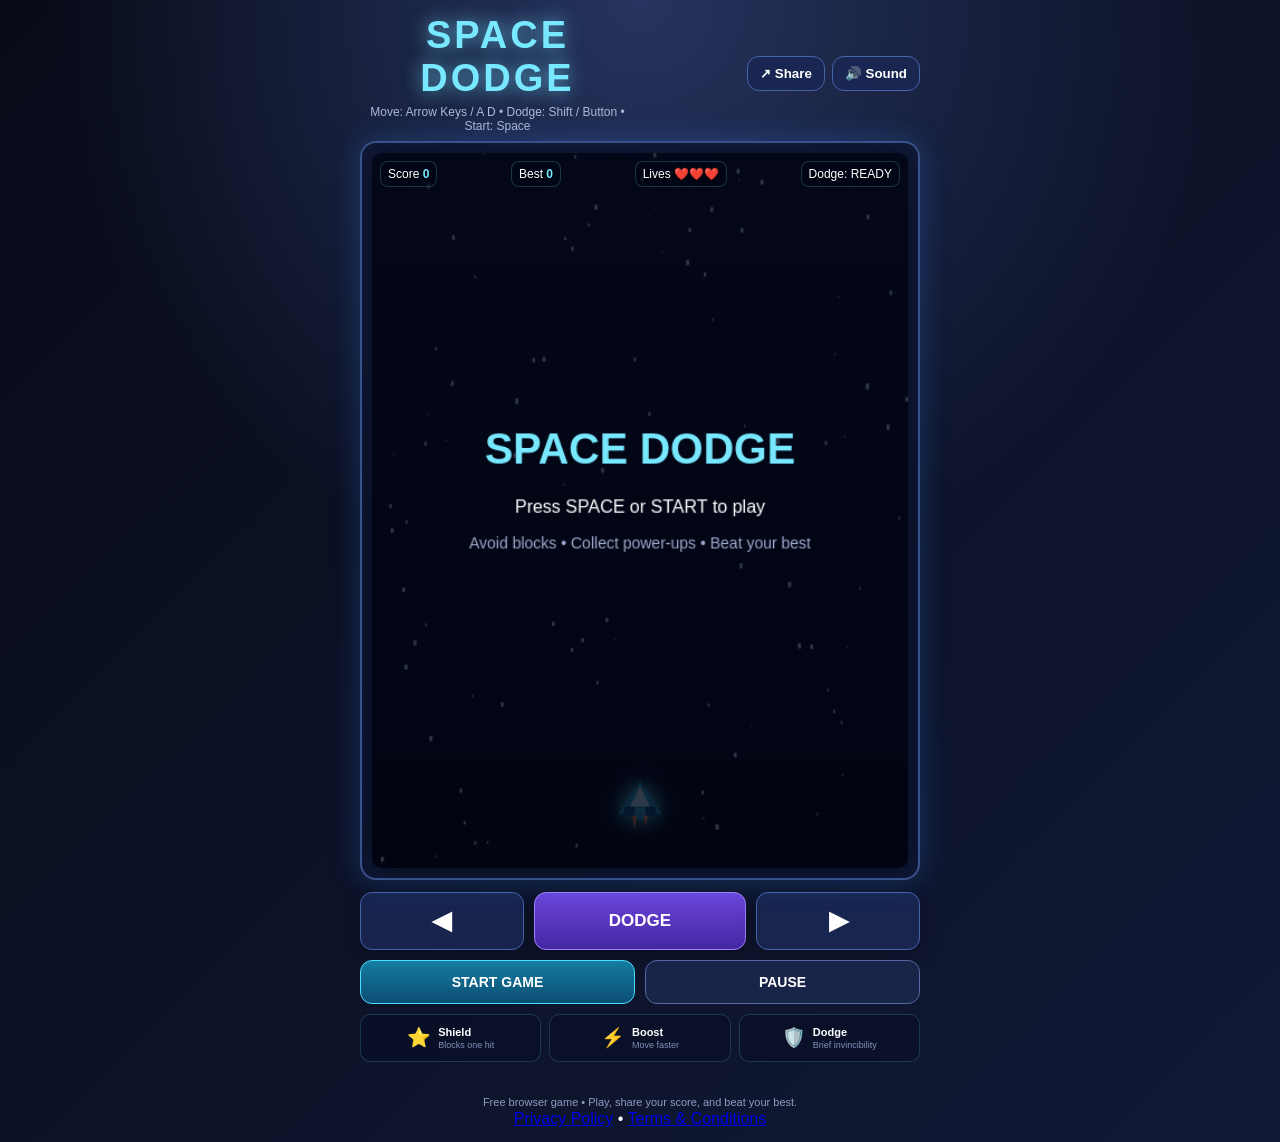
==== index.html @ 2ec11f57 "Update index.html" ====
<!DOCTYPE html>
<html lang="en">
<head>
  <meta charset="UTF-8">
  <meta name="viewport" content="width=device-width, initial-scale=1.0, maximum-scale=1.0, user-scalable=no">
  <meta name="description" content="Play Space Dodge — dodge falling blocks, collect power-ups, and beat your best score. Free browser game.">
  <meta name="theme-color" content="#0b1230">
  <meta property="og:title" content="Space Dodge — Free Browser Game">
  <meta property="og:description" content="Dodge, survive, and beat your best score in Space Dodge.">
  <meta property="og:type" content="website">
  <meta name="twitter:card" content="summary">
  <title>Space Dodge — Free Browser Game</title>
  <link rel="stylesheet" href="style.css">
</head>
<body>
  <main class="game-shell">
    <header class="game-header">
      <div>
        <h1>Space Dodge</h1>
        <p class="controls">Move: Arrow Keys / A D • Dodge: Shift / Button • Start: Space</p>
      </div>
      <div class="header-actions">
        <button id="shareBtn" class="small-btn" type="button">↗ Share</button>
        <button id="soundToggle" class="small-btn" type="button">🔊 Sound</button>
      </div>
    </header>

    <div class="game-container">
      <canvas id="gameCanvas" width="480" height="640"></canvas>
      <div class="hud">
        <span>Score <b id="scoreValue">0</b></span>
        <span>Best <b id="highScoreValue">0</b></span>
        <span>Lives <b id="livesValue">❤️❤️❤️</b></span>
        <span id="cooldownHud">Dodge: READY</span>
      </div>
    </div>

    <div class="mobile-controls" aria-label="Game controls">
      <button id="leftBtn" class="control-btn" type="button">◀</button>
      <button id="dodgeBtn" class="control-btn dodge-btn" type="button">DODGE</button>
      <button id="rightBtn" class="control-btn" type="button">▶</button>
    </div>

    <div class="bottom-actions">
      <button id="startBtn" class="action-btn" type="button">START GAME</button>
      <button id="pauseBtn" class="action-btn secondary" type="button">PAUSE</button>
    </div>

    <div class="powerup-cards" aria-label="Power-up guide">
      <div class="info-card"><span>⭐</span><div><b>Shield</b><small>Blocks one hit</small></div></div>
      <div class="info-card"><span>⚡</span><div><b>Boost</b><small>Move faster</small></div></div>
      <div class="info-card"><span>🛡️</span><div><b>Dodge</b><small>Brief invincibility</small></div></div>
    </div>
    <p id="shareStatus" class="share-status" aria-live="polite"></p>
    <p class="powerup-help">Free browser game • Play, share your score, and beat your best.</p>
<div class="legal-links">
  <a href="privacy.html">Privacy Policy</a>
  <span>•</span>
  <a href="terms.html">Terms & Conditions</a>
</div> 
  </main>

  <script src="game.js"></script>
</body>
</html>
---- style.css ----
* { box-sizing: border-box; }

body {
  margin: 0;
  min-height: 100vh;
  display: flex;
  justify-content: center;
  align-items: center;
  background: radial-gradient(circle at top, #26345f 0%, transparent 45%), linear-gradient(135deg, #080b18, #111936);
  color: white;
  font-family: Arial, sans-serif;
  padding: 14px;
}

.game-shell { width: min(94vw, 560px); text-align: center; }
.game-header { display: flex; align-items: center; justify-content: space-between; gap: 10px; margin-bottom: 8px; }
.header-actions { display: flex; gap: 7px; flex-wrap: wrap; justify-content: flex-end; }
.game-header > div { flex: 1; }
h1 { margin: 0 0 5px; color: #77e8ff; font-size: clamp(28px, 7vw, 38px); letter-spacing: 3px; text-transform: uppercase; text-shadow: 0 0 18px rgba(119,232,255,.7); }
.controls { margin: 0; color: #aeb8d7; font-size: 12px; }
.small-btn, .action-btn, .control-btn { border: 1px solid #4763a8; color: #fff; background: rgba(25,39,82,.92); border-radius: 12px; cursor: pointer; font-weight: 700; transition: transform .12s, filter .12s, background .12s; }
.small-btn { padding: 9px 12px; white-space: nowrap; }
button:active { transform: scale(.95); }
button:hover { filter: brightness(1.15); }

.game-container { position: relative; padding: 10px; border: 2px solid #38528d; border-radius: 16px; background: rgba(9,14,35,.8); box-shadow: 0 0 30px rgba(47,144,255,.25), inset 0 0 30px rgba(44,76,150,.2); }
canvas { display: block; width: 100%; height: auto; border-radius: 10px; background: #080d20; touch-action: none; }
.hud { position: absolute; left: 18px; right: 18px; top: 18px; display: flex; justify-content: space-between; gap: 7px; pointer-events: none; font-size: 12px; text-shadow: 0 2px 5px #000; }
.hud span { background: rgba(3,8,25,.65); border: 1px solid rgba(119,232,255,.2); padding: 5px 7px; border-radius: 8px; }
.hud b { color: #77e8ff; }

.mobile-controls { display: grid; grid-template-columns: 1fr 1.3fr 1fr; gap: 10px; margin-top: 12px; }
.control-btn { min-height: 58px; font-size: 25px; box-shadow: 0 5px 18px rgba(0,0,0,.25); touch-action: manipulation; user-select: none; }
.dodge-btn { font-size: 17px; color: #fff; background: linear-gradient(180deg, #6c45db, #4428a2); border-color: #9b82ff; }
.bottom-actions { display: flex; gap: 10px; margin-top: 10px; }
.action-btn { flex: 1; min-height: 44px; font-size: 14px; background: linear-gradient(180deg, #147da1, #0c4d72); border-color: #4adfff; }
.action-btn.secondary { background: rgba(26,39,76,.9); border-color: #53699f; }
.powerup-cards { display: grid; grid-template-columns: repeat(3, 1fr); gap: 8px; margin-top: 10px; }
.info-card { display: flex; align-items: center; justify-content: center; gap: 7px; min-height: 48px; padding: 7px 8px; border: 1px solid rgba(119,232,255,.18); border-radius: 10px; background: rgba(8,15,38,.65); text-align: left; }
.info-card > span { font-size: 19px; }
.info-card b, .info-card small { display: block; }
.info-card b { font-size: 11px; }
.info-card small { color: #8492b8; font-size: 9px; margin-top: 2px; }
.share-status { min-height: 16px; margin: 6px 0 0; color: #78e7ff; font-size: 11px; }
.powerup-help { color: #8e9cc1; font-size: 11px; line-height: 1.5; margin: 10px 0 0; }

@media (max-width: 430px) {
  body { padding: 8px; }
  .game-header { align-items: flex-start; }
  .small-btn { padding: 7px 9px; font-size: 11px; }
  .controls { font-size: 10px; }
  .game-container { padding: 6px; }
  .header-actions { gap: 5px; }
  .powerup-cards { gap: 5px; }
  .hud { left: 11px; right: 11px; top: 11px; font-size: 10px; }
  .hud span { padding: 4px 5px; }
  .control-btn { min-height: 54px; }
}
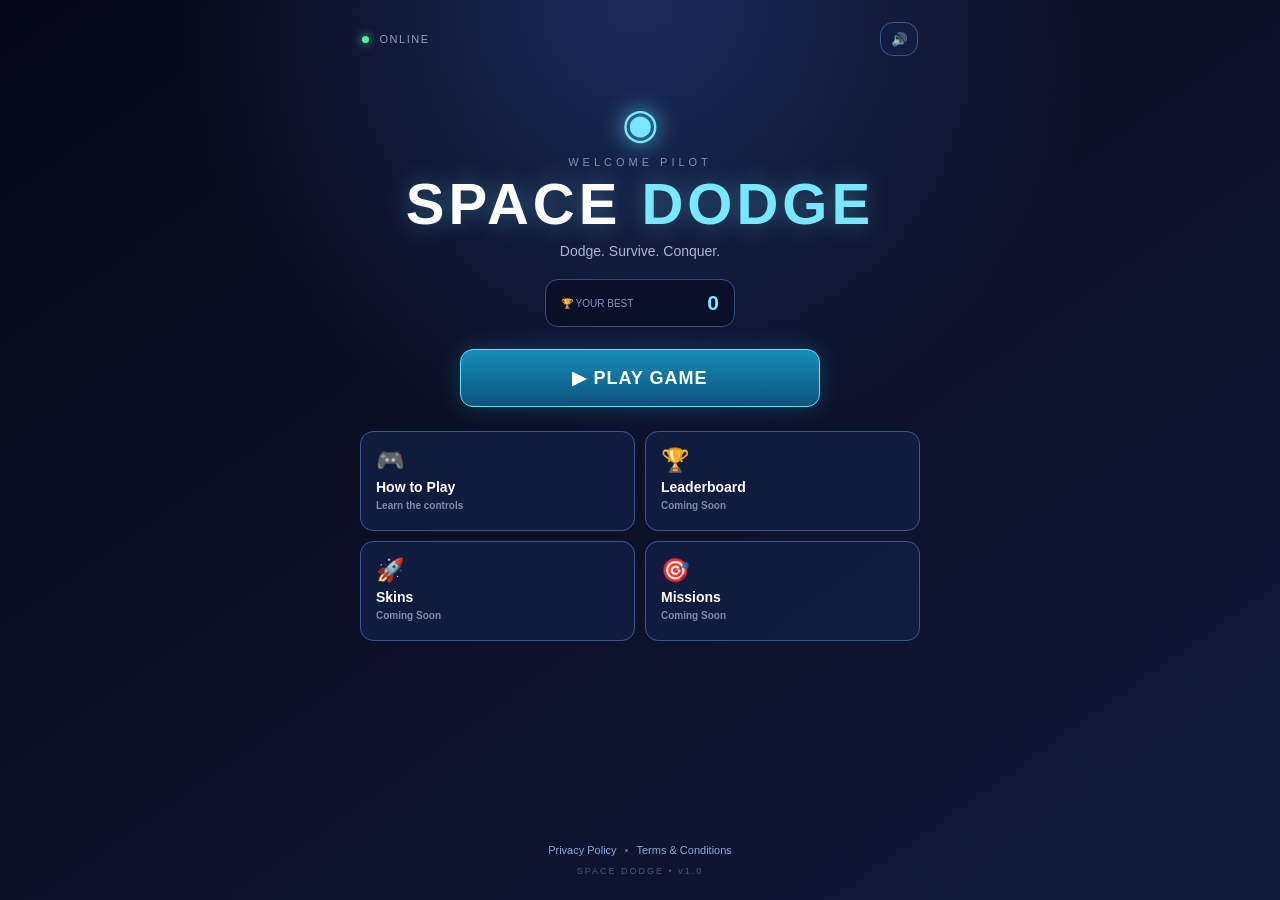
==== commit d827f87d: "Add files via upload" ====
--- a/index.html
+++ b/index.html
@@ -1,65 +1,57 @@
 <!DOCTYPE html>
 <html lang="en">
 <head>
-  <meta charset="UTF-8">
-  <meta name="viewport" content="width=device-width, initial-scale=1.0, maximum-scale=1.0, user-scalable=no">
-  <meta name="description" content="Play Space Dodge — dodge falling blocks, collect power-ups, and beat your best score. Free browser game.">
-  <meta name="theme-color" content="#0b1230">
-  <meta property="og:title" content="Space Dodge — Free Browser Game">
-  <meta property="og:description" content="Dodge, survive, and beat your best score in Space Dodge.">
-  <meta property="og:type" content="website">
-  <meta name="twitter:card" content="summary">
-  <title>Space Dodge — Free Browser Game</title>
-  <link rel="stylesheet" href="style.css">
+<meta charset="UTF-8">
+<meta name="viewport" content="width=device-width, initial-scale=1.0, maximum-scale=1.0, user-scalable=no">
+<meta name="description" content="Play Space Dodge — dodge falling blocks, collect power-ups, and beat your best score.">
+<meta name="theme-color" content="#070b1d">
+<title>Space Dodge — Free Browser Game</title>
+<link rel="stylesheet" href="style.css">
 </head>
 <body>
-  <main class="game-shell">
-    <header class="game-header">
-      <div>
-        <h1>Space Dodge</h1>
-        <p class="controls">Move: Arrow Keys / A D • Dodge: Shift / Button • Start: Space</p>
-      </div>
-      <div class="header-actions">
-        <button id="shareBtn" class="small-btn" type="button">↗ Share</button>
-        <button id="soundToggle" class="small-btn" type="button">🔊 Sound</button>
-      </div>
-    </header>
+<main class="app-shell">
+  <section id="homeScreen" class="screen home-screen">
+    <div class="topbar"><span class="status"><i></i> ONLINE</span><button id="homeSoundBtn" class="icon-btn" type="button">🔊</button></div>
+    <div class="hero">
+      <div class="planet">◉</div>
+      <p class="eyebrow">WELCOME PILOT</p>
+      <h1>SPACE <span>DODGE</span></h1>
+      <p class="tagline">Dodge. Survive. Conquer.</p>
+      <div class="best-card"><span>🏆 YOUR BEST</span><b id="homeBestScore">0</b></div>
+      <button id="playBtn" class="play-btn" type="button">▶ PLAY GAME</button>
+    </div>
+    <div class="menu-grid">
+      <button class="menu-card" data-screen="howScreen"><strong>🎮</strong><span>How to Play</span><small>Learn the controls</small></button>
+      <button class="menu-card" data-screen="leaderboardScreen"><strong>🏆</strong><span>Leaderboard</span><small>Coming Soon</small></button>
+      <button class="menu-card" data-screen="skinsScreen"><strong>🚀</strong><span>Skins</span><small>Coming Soon</small></button>
+      <button class="menu-card" data-screen="missionsScreen"><strong>🎯</strong><span>Missions</span><small>Coming Soon</small></button>
+    </div>
+    <div class="legal-links"><a href="privacy.html">Privacy Policy</a><span>•</span><a href="terms.html">Terms &amp; Conditions</a></div>
+    <p class="version">SPACE DODGE • v1.0</p>
+  </section>
 
-    <div class="game-container">
-      <canvas id="gameCanvas" width="480" height="640"></canvas>
-      <div class="hud">
-        <span>Score <b id="scoreValue">0</b></span>
-        <span>Best <b id="highScoreValue">0</b></span>
-        <span>Lives <b id="livesValue">❤️❤️❤️</b></span>
-        <span id="cooldownHud">Dodge: READY</span>
-      </div>
+  <section id="howScreen" class="screen info-screen hidden">
+    <button class="back-btn" data-screen="homeScreen">← HOME</button>
+    <div class="info-panel"><div class="big-icon">🎮</div><h2>HOW TO PLAY</h2><p class="muted">Stay alive as long as possible and beat your best score.</p>
+      <div class="tip"><b>🕹️ MOVE</b><span>Arrow Keys / A D / mobile buttons</span></div>
+      <div class="tip"><b>🛡️ DODGE</b><span>Press Shift or the DODGE button when danger is close.</span></div>
+      <div class="tip"><b>⭐ POWER-UPS</b><span>Shield blocks a hit. Boost makes you faster.</span></div>
+      <div class="tip"><b>❤️ LIVES</b><span>You start with 3 lives. Don't let the falling blocks catch you.</span></div>
     </div>
+  </section>
 
-    <div class="mobile-controls" aria-label="Game controls">
-      <button id="leftBtn" class="control-btn" type="button">◀</button>
-      <button id="dodgeBtn" class="control-btn dodge-btn" type="button">DODGE</button>
-      <button id="rightBtn" class="control-btn" type="button">▶</button>
-    </div>
+  <section id="leaderboardScreen" class="screen info-screen hidden"><button class="back-btn" data-screen="homeScreen">← HOME</button><div class="info-panel"><div class="big-icon">🏆</div><h2>LEADERBOARD</h2><p class="muted">Global player rankings are coming in the next phase.</p><div class="coming">COMING SOON</div><p class="small-note">A real online leaderboard needs a shared database so scores can be seen by everyone.</p></div></section>
+  <section id="skinsScreen" class="screen info-screen hidden"><button class="back-btn" data-screen="homeScreen">← HOME</button><div class="info-panel"><div class="big-icon">🚀</div><h2>SHIP SKINS</h2><p class="muted">New ships and unlockable designs are coming soon.</p><div class="coming">COMING SOON</div></div></section>
+  <section id="missionsScreen" class="screen info-screen hidden"><button class="back-btn" data-screen="homeScreen">← HOME</button><div class="info-panel"><div class="big-icon">🎯</div><h2>MISSIONS</h2><p class="muted">Daily and achievement missions are coming soon.</p><div class="coming">COMING SOON</div></div></section>
 
-    <div class="bottom-actions">
-      <button id="startBtn" class="action-btn" type="button">START GAME</button>
-      <button id="pauseBtn" class="action-btn secondary" type="button">PAUSE</button>
-    </div>
-
-    <div class="powerup-cards" aria-label="Power-up guide">
-      <div class="info-card"><span>⭐</span><div><b>Shield</b><small>Blocks one hit</small></div></div>
-      <div class="info-card"><span>⚡</span><div><b>Boost</b><small>Move faster</small></div></div>
-      <div class="info-card"><span>🛡️</span><div><b>Dodge</b><small>Brief invincibility</small></div></div>
-    </div>
-    <p id="shareStatus" class="share-status" aria-live="polite"></p>
-    <p class="powerup-help">Free browser game • Play, share your score, and beat your best.</p>
-<div class="legal-links">
-  <a href="privacy.html">Privacy Policy</a>
-  <span>•</span>
-  <a href="terms.html">Terms & Conditions</a>
-</div> 
-  </main>
-
-  <script src="game.js"></script>
+  <section id="gameScreen" class="screen game-screen hidden">
+    <header class="game-header"><div><h2>SPACE DODGE</h2><p class="controls">Move: Arrow / A D • Dodge: Shift</p></div><div class="header-actions"><button id="homeBtn" class="small-btn" type="button">⌂ HOME</button><button id="soundToggle" class="small-btn" type="button">🔊 Sound</button></div></header>
+    <div class="game-container"><canvas id="gameCanvas" width="480" height="640"></canvas><div class="hud"><span>Score <b id="scoreValue">0</b></span><span>Best <b id="highScoreValue">0</b></span><span>Lives <b id="livesValue">❤️❤️❤️</b></span><span id="cooldownHud">Dodge: READY</span></div></div>
+    <div class="mobile-controls" aria-label="Game controls"><button id="leftBtn" class="control-btn" type="button">◀</button><button id="dodgeBtn" class="control-btn dodge-btn" type="button">DODGE</button><button id="rightBtn" class="control-btn" type="button">▶</button></div>
+    <div class="bottom-actions"><button id="startBtn" class="action-btn" type="button">START GAME</button><button id="pauseBtn" class="action-btn secondary" type="button">PAUSE</button></div>
+    <p class="powerup-help">⭐ Shield • ⚡ Boost • 🛡️ Dodge</p>
+  </section>
+</main>
+<script src="game.js"></script>
 </body>
-</html>
+</html>
--- a/style.css
+++ b/style.css
@@ -1,58 +1 @@
-* { box-sizing: border-box; }
-
-body {
-  margin: 0;
-  min-height: 100vh;
-  display: flex;
-  justify-content: center;
-  align-items: center;
-  background: radial-gradient(circle at top, #26345f 0%, transparent 45%), linear-gradient(135deg, #080b18, #111936);
-  color: white;
-  font-family: Arial, sans-serif;
-  padding: 14px;
-}
-
-.game-shell { width: min(94vw, 560px); text-align: center; }
-.game-header { display: flex; align-items: center; justify-content: space-between; gap: 10px; margin-bottom: 8px; }
-.header-actions { display: flex; gap: 7px; flex-wrap: wrap; justify-content: flex-end; }
-.game-header > div { flex: 1; }
-h1 { margin: 0 0 5px; color: #77e8ff; font-size: clamp(28px, 7vw, 38px); letter-spacing: 3px; text-transform: uppercase; text-shadow: 0 0 18px rgba(119,232,255,.7); }
-.controls { margin: 0; color: #aeb8d7; font-size: 12px; }
-.small-btn, .action-btn, .control-btn { border: 1px solid #4763a8; color: #fff; background: rgba(25,39,82,.92); border-radius: 12px; cursor: pointer; font-weight: 700; transition: transform .12s, filter .12s, background .12s; }
-.small-btn { padding: 9px 12px; white-space: nowrap; }
-button:active { transform: scale(.95); }
-button:hover { filter: brightness(1.15); }
-
-.game-container { position: relative; padding: 10px; border: 2px solid #38528d; border-radius: 16px; background: rgba(9,14,35,.8); box-shadow: 0 0 30px rgba(47,144,255,.25), inset 0 0 30px rgba(44,76,150,.2); }
-canvas { display: block; width: 100%; height: auto; border-radius: 10px; background: #080d20; touch-action: none; }
-.hud { position: absolute; left: 18px; right: 18px; top: 18px; display: flex; justify-content: space-between; gap: 7px; pointer-events: none; font-size: 12px; text-shadow: 0 2px 5px #000; }
-.hud span { background: rgba(3,8,25,.65); border: 1px solid rgba(119,232,255,.2); padding: 5px 7px; border-radius: 8px; }
-.hud b { color: #77e8ff; }
-
-.mobile-controls { display: grid; grid-template-columns: 1fr 1.3fr 1fr; gap: 10px; margin-top: 12px; }
-.control-btn { min-height: 58px; font-size: 25px; box-shadow: 0 5px 18px rgba(0,0,0,.25); touch-action: manipulation; user-select: none; }
-.dodge-btn { font-size: 17px; color: #fff; background: linear-gradient(180deg, #6c45db, #4428a2); border-color: #9b82ff; }
-.bottom-actions { display: flex; gap: 10px; margin-top: 10px; }
-.action-btn { flex: 1; min-height: 44px; font-size: 14px; background: linear-gradient(180deg, #147da1, #0c4d72); border-color: #4adfff; }
-.action-btn.secondary { background: rgba(26,39,76,.9); border-color: #53699f; }
-.powerup-cards { display: grid; grid-template-columns: repeat(3, 1fr); gap: 8px; margin-top: 10px; }
-.info-card { display: flex; align-items: center; justify-content: center; gap: 7px; min-height: 48px; padding: 7px 8px; border: 1px solid rgba(119,232,255,.18); border-radius: 10px; background: rgba(8,15,38,.65); text-align: left; }
-.info-card > span { font-size: 19px; }
-.info-card b, .info-card small { display: block; }
-.info-card b { font-size: 11px; }
-.info-card small { color: #8492b8; font-size: 9px; margin-top: 2px; }
-.share-status { min-height: 16px; margin: 6px 0 0; color: #78e7ff; font-size: 11px; }
-.powerup-help { color: #8e9cc1; font-size: 11px; line-height: 1.5; margin: 10px 0 0; }
-
-@media (max-width: 430px) {
-  body { padding: 8px; }
-  .game-header { align-items: flex-start; }
-  .small-btn { padding: 7px 9px; font-size: 11px; }
-  .controls { font-size: 10px; }
-  .game-container { padding: 6px; }
-  .header-actions { gap: 5px; }
-  .powerup-cards { gap: 5px; }
-  .hud { left: 11px; right: 11px; top: 11px; font-size: 10px; }
-  .hud span { padding: 4px 5px; }
-  .control-btn { min-height: 54px; }
-}
+*{box-sizing:border-box}body{margin:0;min-height:100vh;background:radial-gradient(circle at 50% 0%,#1c2b5b 0%,transparent 42%),linear-gradient(145deg,#050714,#101a3a);color:#fff;font-family:Arial,sans-serif;padding:14px}.app-shell{width:min(94vw,560px);margin:auto}.screen{min-height:calc(100vh - 28px);display:flex;flex-direction:column}.hidden{display:none!important}.topbar{display:flex;justify-content:space-between;align-items:center;padding:8px 2px}.status{font-size:11px;color:#8f9dc4;letter-spacing:1.5px}.status i{display:inline-block;width:7px;height:7px;border-radius:50%;background:#50f0a0;box-shadow:0 0 10px #50f0a0;margin-right:6px}.icon-btn,.small-btn,.back-btn,.action-btn,.control-btn,.play-btn,.menu-card{border:1px solid #3e568f;color:#fff;background:rgba(18,30,67,.88);border-radius:13px;cursor:pointer;font-weight:700}.icon-btn{width:38px;height:34px}.hero{text-align:center;padding:35px 8px 24px}.planet{font-size:42px;color:#77e8ff;text-shadow:0 0 25px #4bdfff;margin-bottom:8px}.eyebrow{font-size:11px;letter-spacing:4px;color:#8190bb;margin:0 0 8px}.hero h1{font-size:clamp(38px,10vw,58px);line-height:.95;margin:0;letter-spacing:4px;text-shadow:0 0 25px rgba(119,232,255,.35)}.hero h1 span{color:#77e8ff}.tagline{color:#aab6d7;margin:12px 0 20px;font-size:14px}.best-card{width:190px;margin:0 auto 22px;padding:11px 15px;border:1px solid #344d84;border-radius:13px;background:rgba(7,13,34,.7);display:flex;justify-content:space-between;align-items:center}.best-card span{font-size:10px;color:#8795bc}.best-card b{font-size:21px;color:#77e8ff}.play-btn{width:min(100%,360px);min-height:58px;font-size:18px;letter-spacing:1px;background:linear-gradient(180deg,#168eb8,#0c547d);border-color:#58e5ff;box-shadow:0 0 25px rgba(65,211,255,.2)}button:hover{filter:brightness(1.15)}button:active{transform:scale(.97)}.menu-grid{display:grid;grid-template-columns:1fr 1fr;gap:10px}.menu-card{min-height:100px;padding:15px;text-align:left;display:flex;flex-direction:column;gap:5px}.menu-card strong{font-size:23px}.menu-card span{font-size:14px}.menu-card small{font-size:10px;color:#7e8caf}.legal-links{text-align:center;margin-top:auto;padding-top:22px;font-size:11px}.legal-links a{color:#91a9df;text-decoration:none}.legal-links span{color:#59698e;margin:0 8px}.version{text-align:center;color:#475578;font-size:9px;letter-spacing:2px;margin:10px 0}.info-screen{padding-top:10px}.back-btn{align-self:flex-start;padding:9px 13px;margin-bottom:16px}.info-panel{margin:auto;width:100%;padding:25px 18px;border:1px solid #334b82;border-radius:18px;background:rgba(7,13,34,.82);box-shadow:0 0 35px rgba(52,117,220,.12);text-align:center}.big-icon{font-size:45px}.info-panel h2{color:#77e8ff;letter-spacing:3px;margin:10px 0}.muted,.small-note{color:#98a6c8;font-size:13px;line-height:1.6}.tip{display:flex;justify-content:space-between;gap:15px;text-align:left;padding:13px 0;border-bottom:1px solid rgba(119,232,255,.1)}.tip b{color:#d9e5ff;font-size:12px;min-width:110px}.tip span{color:#8d9abd;font-size:11px}.coming{margin:22px auto;padding:13px;border:1px dashed #5e70a7;border-radius:12px;color:#77e8ff;letter-spacing:2px;font-size:12px}.game-screen{width:min(94vw,560px);margin:auto}.game-header{display:flex;align-items:center;justify-content:space-between;gap:10px;margin-bottom:8px}.game-header h2{margin:0 0 5px;color:#77e8ff;font-size:28px;letter-spacing:3px}.controls{margin:0;color:#aeb8d7;font-size:11px}.header-actions{display:flex;gap:6px}.small-btn{padding:8px 10px;font-size:11px;white-space:nowrap}.game-container{position:relative;padding:8px;border:2px solid #38528d;border-radius:16px;background:rgba(9,14,35,.8);box-shadow:0 0 30px rgba(47,144,255,.25)}canvas{display:block;width:100%;height:auto;border-radius:10px;background:#080d20;touch-action:none}.hud{position:absolute;left:15px;right:15px;top:15px;display:flex;justify-content:space-between;gap:5px;pointer-events:none;font-size:10px;text-shadow:0 2px 5px #000}.hud span{background:rgba(3,8,25,.7);border:1px solid rgba(119,232,255,.2);padding:5px;border-radius:7px}.hud b{color:#77e8ff}.mobile-controls{display:grid;grid-template-columns:1fr 1.3fr 1fr;gap:10px;margin-top:10px}.control-btn{min-height:56px;font-size:24px;touch-action:manipulation}.dodge-btn{font-size:16px;background:linear-gradient(180deg,#6c45db,#4428a2);border-color:#9b82ff}.bottom-actions{display:flex;gap:10px;margin-top:9px}.action-btn{flex:1;min-height:43px;font-size:13px;background:linear-gradient(180deg,#147da1,#0c4d72);border-color:#4adfff}.action-btn.secondary{background:rgba(26,39,76,.9);border-color:#53699f}.powerup-help{text-align:center;color:#7f8db0;font-size:10px;margin:8px 0}@media(max-width:430px){body{padding:8px}.screen{min-height:calc(100vh - 16px)}.hero{padding-top:28px}.menu-card{min-height:92px}.game-header h2{font-size:23px}.controls{font-size:9px}.hud{left:11px;right:11px;top:11px;font-size:9px}.hud span{padding:4px}.control-btn{min-height:53px}.small-btn{padding:7px 8px;font-size:10px}}
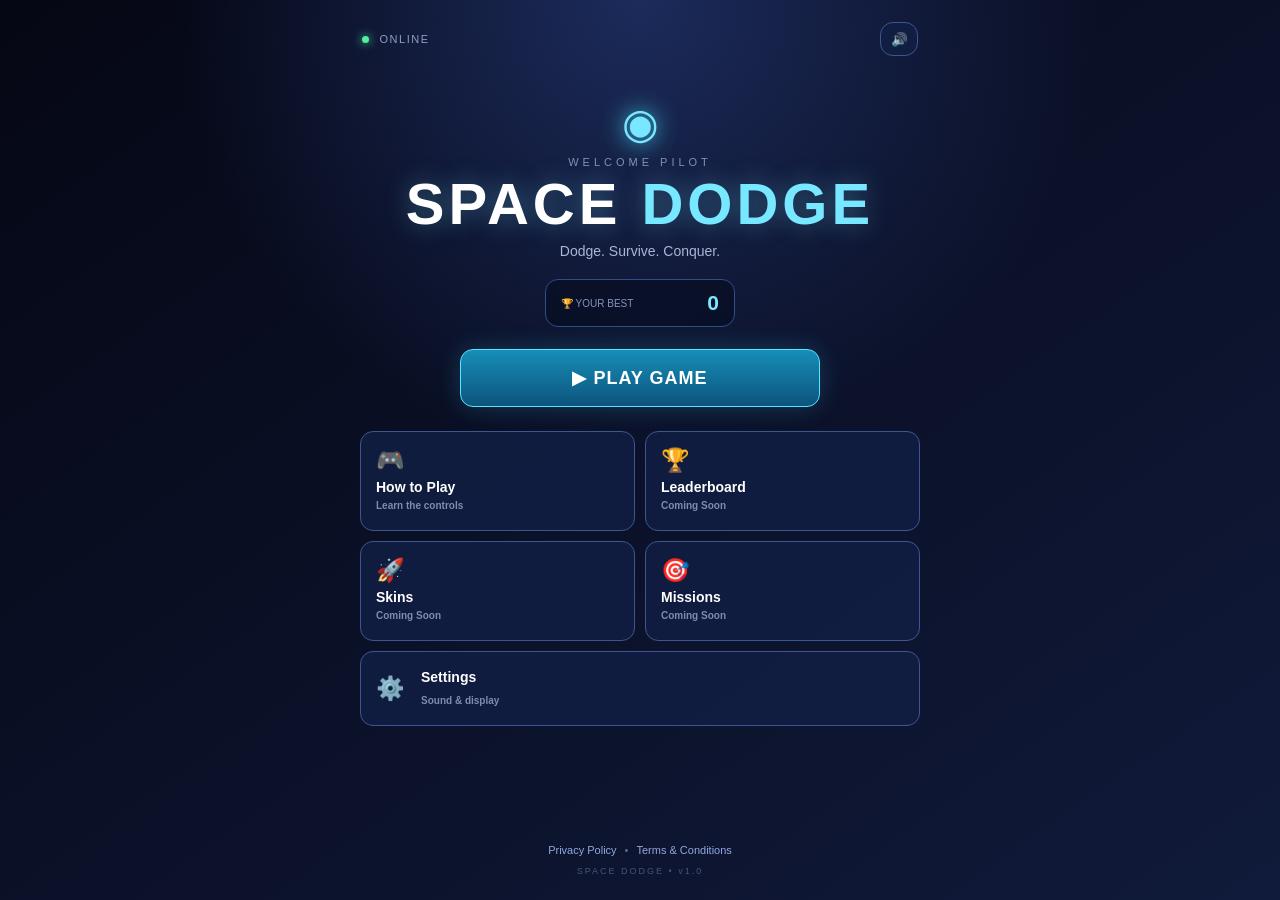
==== commit cf6fb553: "Add files via upload" ====
--- a/index.html
+++ b/index.html
@@ -7,6 +7,7 @@
 <meta name="theme-color" content="#070b1d">
 <title>Space Dodge — Free Browser Game</title>
 <link rel="stylesheet" href="style.css">
+<link rel="stylesheet" href="settings.css">
 </head>
 <body>
 <main class="app-shell">
@@ -25,6 +26,7 @@
       <button class="menu-card" data-screen="leaderboardScreen"><strong>🏆</strong><span>Leaderboard</span><small>Coming Soon</small></button>
       <button class="menu-card" data-screen="skinsScreen"><strong>🚀</strong><span>Skins</span><small>Coming Soon</small></button>
       <button class="menu-card" data-screen="missionsScreen"><strong>🎯</strong><span>Missions</span><small>Coming Soon</small></button>
+      <button class="menu-card settings-card" data-screen="settingsScreen"><strong>⚙️</strong><span>Settings</span><small>Sound & display</small></button>
     </div>
     <div class="legal-links"><a href="privacy.html">Privacy Policy</a><span>•</span><a href="terms.html">Terms &amp; Conditions</a></div>
     <p class="version">SPACE DODGE • v1.0</p>
@@ -44,6 +46,16 @@
   <section id="skinsScreen" class="screen info-screen hidden"><button class="back-btn" data-screen="homeScreen">← HOME</button><div class="info-panel"><div class="big-icon">🚀</div><h2>SHIP SKINS</h2><p class="muted">New ships and unlockable designs are coming soon.</p><div class="coming">COMING SOON</div></div></section>
   <section id="missionsScreen" class="screen info-screen hidden"><button class="back-btn" data-screen="homeScreen">← HOME</button><div class="info-panel"><div class="big-icon">🎯</div><h2>MISSIONS</h2><p class="muted">Daily and achievement missions are coming soon.</p><div class="coming">COMING SOON</div></div></section>
 
+  <section id="settingsScreen" class="screen info-screen hidden">
+    <button class="back-btn" data-screen="homeScreen" type="button">← HOME</button>
+    <div class="info-panel settings-panel">
+      <div class="big-icon">⚙️</div><h2>SETTINGS</h2><p class="muted">Tune your flight deck before you launch.</p>
+      <div class="setting-row"><div><b>Sound effects</b><span>Game beeps and alerts</span></div><button id="settingsSoundBtn" class="setting-toggle" type="button" aria-pressed="true">ON</button></div>
+      <div class="setting-row"><div><b>Full screen</b><span>More room to dodge on supported devices</span></div><button id="fullscreenBtn" class="setting-toggle" type="button">OPEN</button></div>
+      <p class="small-note">Your best score is saved only on this device.</p>
+    </div>
+  </section>
+
   <section id="gameScreen" class="screen game-screen hidden">
     <header class="game-header"><div><h2>SPACE DODGE</h2><p class="controls">Move: Arrow / A D • Dodge: Shift</p></div><div class="header-actions"><button id="homeBtn" class="small-btn" type="button">⌂ HOME</button><button id="soundToggle" class="small-btn" type="button">🔊 Sound</button></div></header>
     <div class="game-container"><canvas id="gameCanvas" width="480" height="640"></canvas><div class="hud"><span>Score <b id="scoreValue">0</b></span><span>Best <b id="highScoreValue">0</b></span><span>Lives <b id="livesValue">❤️❤️❤️</b></span><span id="cooldownHud">Dodge: READY</span></div></div>
@@ -53,5 +65,6 @@
   </section>
 </main>
 <script src="game.js"></script>
+<script src="settings.js"></script>
 </body>
-</html>+</html>
--- a/settings.css
+++ b/settings.css
@@ -0,0 +1 @@
+.settings-card{grid-column:1/-1;min-height:75px;display:grid;grid-template-columns:40px 1fr;grid-template-rows:1fr 1fr;align-items:center}.settings-card strong{grid-row:1/3}.settings-card small{grid-column:2}.settings-panel{max-width:480px}.setting-row{display:flex;align-items:center;justify-content:space-between;gap:16px;text-align:left;padding:15px 0;border-bottom:1px solid rgba(119,232,255,.12)}.setting-row div{display:flex;flex-direction:column;gap:4px}.setting-row b{font-size:13px}.setting-row span{font-size:11px;color:#8d9abd}.setting-toggle{min-width:67px;padding:9px;border:1px solid #4adfff;border-radius:10px;background:#0c547d;color:#fff;font-weight:700;cursor:pointer}
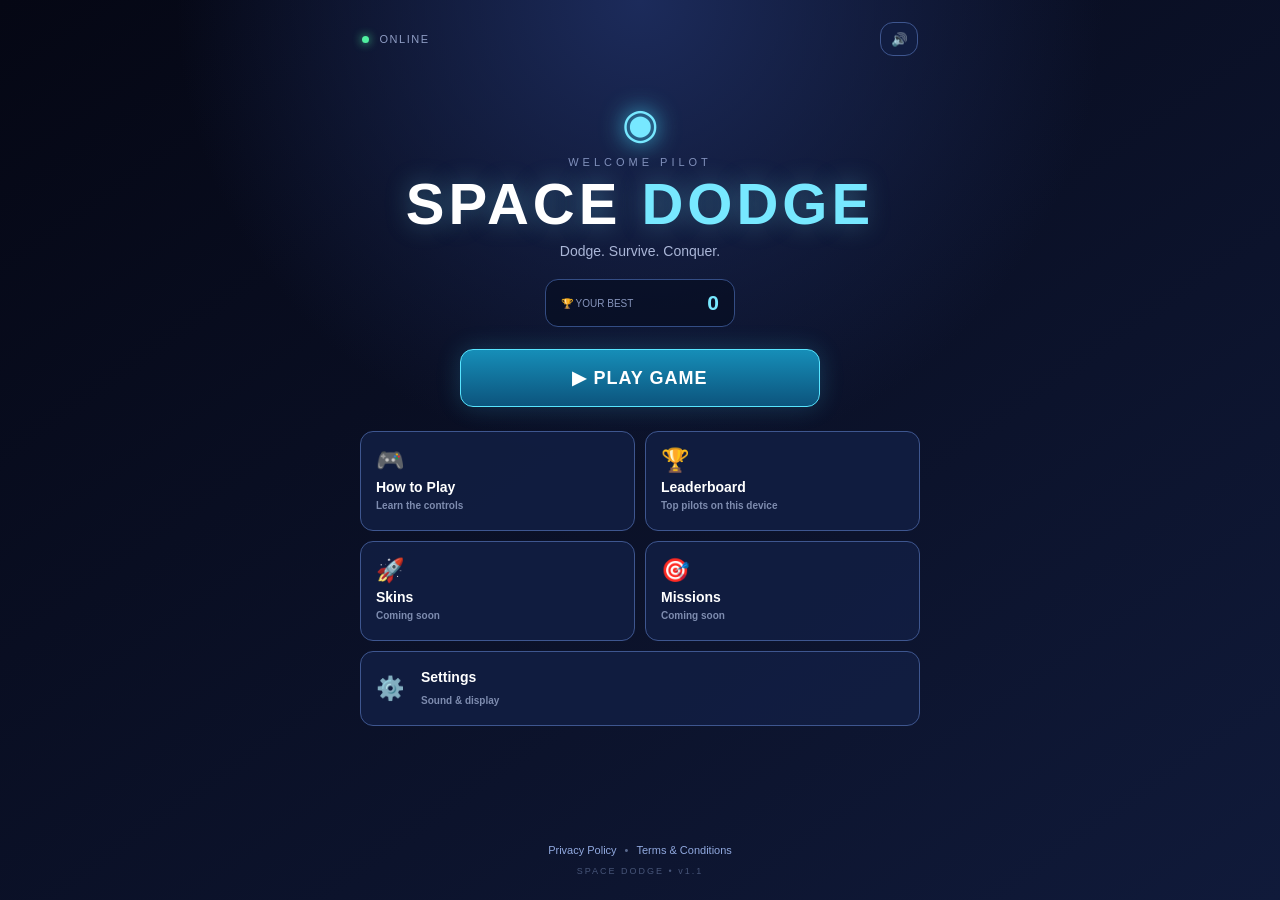
==== commit d7bf1cba: "Add files via upload" ====
--- a/index.html
+++ b/index.html
@@ -1,70 +1,74 @@
 <!DOCTYPE html>
 <html lang="en">
 <head>
-<meta charset="UTF-8">
-<meta name="viewport" content="width=device-width, initial-scale=1.0, maximum-scale=1.0, user-scalable=no">
-<meta name="description" content="Play Space Dodge — dodge falling blocks, collect power-ups, and beat your best score.">
-<meta name="theme-color" content="#070b1d">
-<title>Space Dodge — Free Browser Game</title>
-<link rel="stylesheet" href="style.css">
-<link rel="stylesheet" href="settings.css">
+  <meta charset="UTF-8">
+  <meta name="viewport" content="width=device-width, initial-scale=1.0, maximum-scale=1.0, user-scalable=no">
+  <meta name="description" content="Space Dodge — a fast, free browser survival game.">
+  <meta name="theme-color" content="#070b1d">
+  <title>Space Dodge</title>
+  <link rel="stylesheet" href="style.css">
 </head>
 <body>
-<main class="app-shell">
-  <section id="homeScreen" class="screen home-screen">
-    <div class="topbar"><span class="status"><i></i> ONLINE</span><button id="homeSoundBtn" class="icon-btn" type="button">🔊</button></div>
-    <div class="hero">
-      <div class="planet">◉</div>
-      <p class="eyebrow">WELCOME PILOT</p>
-      <h1>SPACE <span>DODGE</span></h1>
-      <p class="tagline">Dodge. Survive. Conquer.</p>
-      <div class="best-card"><span>🏆 YOUR BEST</span><b id="homeBestScore">0</b></div>
-      <button id="playBtn" class="play-btn" type="button">▶ PLAY GAME</button>
-    </div>
-    <div class="menu-grid">
-      <button class="menu-card" data-screen="howScreen"><strong>🎮</strong><span>How to Play</span><small>Learn the controls</small></button>
-      <button class="menu-card" data-screen="leaderboardScreen"><strong>🏆</strong><span>Leaderboard</span><small>Coming Soon</small></button>
-      <button class="menu-card" data-screen="skinsScreen"><strong>🚀</strong><span>Skins</span><small>Coming Soon</small></button>
-      <button class="menu-card" data-screen="missionsScreen"><strong>🎯</strong><span>Missions</span><small>Coming Soon</small></button>
-      <button class="menu-card settings-card" data-screen="settingsScreen"><strong>⚙️</strong><span>Settings</span><small>Sound & display</small></button>
-    </div>
-    <div class="legal-links"><a href="privacy.html">Privacy Policy</a><span>•</span><a href="terms.html">Terms &amp; Conditions</a></div>
-    <p class="version">SPACE DODGE • v1.0</p>
-  </section>
+  <main class="app-shell">
+    <section id="homeScreen" class="screen home-screen">
+      <div class="topbar"><span class="status"><i></i> ONLINE</span><button id="homeSoundBtn" class="icon-btn" type="button" aria-label="Toggle sound">🔊</button></div>
+      <div class="hero">
+        <div class="planet">◉</div><p class="eyebrow">WELCOME PILOT</p>
+        <h1>SPACE <span>DODGE</span></h1><p class="tagline">Dodge. Survive. Conquer.</p>
+        <div class="best-card"><span>🏆 YOUR BEST</span><b id="homeBestScore">0</b></div>
+        <button id="playBtn" class="play-btn" type="button">▶ PLAY GAME</button>
+      </div>
+      <div class="menu-grid">
+        <button class="menu-card" data-screen="howScreen" type="button"><strong>🎮</strong><span>How to Play</span><small>Learn the controls</small></button>
+        <button class="menu-card" data-screen="leaderboardScreen" type="button"><strong>🏆</strong><span>Leaderboard</span><small>Top pilots on this device</small></button>
+        <button class="menu-card" data-screen="skinsScreen" type="button"><strong>🚀</strong><span>Skins</span><small>Coming soon</small></button>
+        <button class="menu-card" data-screen="missionsScreen" type="button"><strong>🎯</strong><span>Missions</span><small>Coming soon</small></button>
+        <button class="menu-card settings-card" data-screen="settingsScreen" type="button"><strong>⚙️</strong><span>Settings</span><small>Sound & display</small></button>
+      </div>
+      <div class="legal-links"><a href="privacy.html">Privacy Policy</a><span>•</span><a href="terms.html">Terms &amp; Conditions</a></div>
+      <p class="version">SPACE DODGE • v1.1</p>
+    </section>
 
-  <section id="howScreen" class="screen info-screen hidden">
-    <button class="back-btn" data-screen="homeScreen">← HOME</button>
-    <div class="info-panel"><div class="big-icon">🎮</div><h2>HOW TO PLAY</h2><p class="muted">Stay alive as long as possible and beat your best score.</p>
-      <div class="tip"><b>🕹️ MOVE</b><span>Arrow Keys / A D / mobile buttons</span></div>
-      <div class="tip"><b>🛡️ DODGE</b><span>Press Shift or the DODGE button when danger is close.</span></div>
-      <div class="tip"><b>⭐ POWER-UPS</b><span>Shield blocks a hit. Boost makes you faster.</span></div>
-      <div class="tip"><b>❤️ LIVES</b><span>You start with 3 lives. Don't let the falling blocks catch you.</span></div>
-    </div>
-  </section>
+    <section id="howScreen" class="screen info-screen hidden">
+      <button class="back-btn" data-screen="homeScreen" type="button">← HOME</button>
+      <div class="info-panel"><div class="big-icon">🎮</div><h2>HOW TO PLAY</h2><p class="muted">Stay alive, dodge asteroids, and beat your best score.</p>
+        <div class="tip"><b>🕹️ MOVE</b><span>Arrow keys, A / D, or on-screen controls</span></div>
+        <div class="tip"><b>🛡️ DODGE</b><span>Shift or DODGE gives a short escape burst</span></div>
+        <div class="tip"><b>⭐ POWER-UPS</b><span>Shield blocks a hit; boost increases speed</span></div>
+        <div class="tip"><b>❤️ LIVES</b><span>You have three lives per run</span></div>
+      </div>
+    </section>
 
-  <section id="leaderboardScreen" class="screen info-screen hidden"><button class="back-btn" data-screen="homeScreen">← HOME</button><div class="info-panel"><div class="big-icon">🏆</div><h2>LEADERBOARD</h2><p class="muted">Global player rankings are coming in the next phase.</p><div class="coming">COMING SOON</div><p class="small-note">A real online leaderboard needs a shared database so scores can be seen by everyone.</p></div></section>
-  <section id="skinsScreen" class="screen info-screen hidden"><button class="back-btn" data-screen="homeScreen">← HOME</button><div class="info-panel"><div class="big-icon">🚀</div><h2>SHIP SKINS</h2><p class="muted">New ships and unlockable designs are coming soon.</p><div class="coming">COMING SOON</div></div></section>
-  <section id="missionsScreen" class="screen info-screen hidden"><button class="back-btn" data-screen="homeScreen">← HOME</button><div class="info-panel"><div class="big-icon">🎯</div><h2>MISSIONS</h2><p class="muted">Daily and achievement missions are coming soon.</p><div class="coming">COMING SOON</div></div></section>
+    <section id="leaderboardScreen" class="screen info-screen hidden">
+      <button class="back-btn" data-screen="homeScreen" type="button">← HOME</button>
+      <div class="info-panel leaderboard-panel">
+        <div class="big-icon">🏆</div><h2>LEADERBOARD</h2><p class="muted">Top 10 scores saved on this device.</p>
+        <label class="name-field" for="playerNameInput"><span>PILOT NAME</span><input id="playerNameInput" maxlength="14" autocomplete="nickname" placeholder="Pilot"><button id="saveNameBtn" type="button">SAVE</button></label>
+        <p id="leaderboardNote" class="small-note">Your next qualifying run will appear here.</p>
+        <ol id="leaderboardList" class="leaderboard-list" aria-label="Local top ten scores"></ol>
+        <p class="small-note">Global rankings need an online database. We can add Firebase or Supabase later.</p>
+      </div>
+    </section>
 
-  <section id="settingsScreen" class="screen info-screen hidden">
-    <button class="back-btn" data-screen="homeScreen" type="button">← HOME</button>
-    <div class="info-panel settings-panel">
-      <div class="big-icon">⚙️</div><h2>SETTINGS</h2><p class="muted">Tune your flight deck before you launch.</p>
-      <div class="setting-row"><div><b>Sound effects</b><span>Game beeps and alerts</span></div><button id="settingsSoundBtn" class="setting-toggle" type="button" aria-pressed="true">ON</button></div>
-      <div class="setting-row"><div><b>Full screen</b><span>More room to dodge on supported devices</span></div><button id="fullscreenBtn" class="setting-toggle" type="button">OPEN</button></div>
-      <p class="small-note">Your best score is saved only on this device.</p>
-    </div>
-  </section>
+    <section id="skinsScreen" class="screen info-screen hidden"><button class="back-btn" data-screen="homeScreen" type="button">← HOME</button><div class="info-panel"><div class="big-icon">🚀</div><h2>SHIP SKINS</h2><p class="muted">Unlockable ships will arrive with the coin system.</p><div class="coming">COMING SOON</div></div></section>
+    <section id="missionsScreen" class="screen info-screen hidden"><button class="back-btn" data-screen="homeScreen" type="button">← HOME</button><div class="info-panel"><div class="big-icon">🎯</div><h2>MISSIONS</h2><p class="muted">Daily and achievement missions are planned for a later update.</p><div class="coming">COMING SOON</div></div></section>
 
-  <section id="gameScreen" class="screen game-screen hidden">
-    <header class="game-header"><div><h2>SPACE DODGE</h2><p class="controls">Move: Arrow / A D • Dodge: Shift</p></div><div class="header-actions"><button id="homeBtn" class="small-btn" type="button">⌂ HOME</button><button id="soundToggle" class="small-btn" type="button">🔊 Sound</button></div></header>
-    <div class="game-container"><canvas id="gameCanvas" width="480" height="640"></canvas><div class="hud"><span>Score <b id="scoreValue">0</b></span><span>Best <b id="highScoreValue">0</b></span><span>Lives <b id="livesValue">❤️❤️❤️</b></span><span id="cooldownHud">Dodge: READY</span></div></div>
-    <div class="mobile-controls" aria-label="Game controls"><button id="leftBtn" class="control-btn" type="button">◀</button><button id="dodgeBtn" class="control-btn dodge-btn" type="button">DODGE</button><button id="rightBtn" class="control-btn" type="button">▶</button></div>
-    <div class="bottom-actions"><button id="startBtn" class="action-btn" type="button">START GAME</button><button id="pauseBtn" class="action-btn secondary" type="button">PAUSE</button></div>
-    <p class="powerup-help">⭐ Shield • ⚡ Boost • 🛡️ Dodge</p>
-  </section>
-</main>
-<script src="game.js"></script>
-<script src="settings.js"></script>
+    <section id="settingsScreen" class="screen info-screen hidden">
+      <button class="back-btn" data-screen="homeScreen" type="button">← HOME</button>
+      <div class="info-panel settings-panel"><div class="big-icon">⚙️</div><h2>SETTINGS</h2><p class="muted">Tune your flight deck before launch.</p>
+        <div class="setting-row"><div><b>Sound effects</b><span>Game beeps and alerts</span></div><button id="settingsSoundBtn" class="setting-toggle" type="button" aria-pressed="true">ON</button></div>
+        <div class="setting-row"><div><b>Full screen</b><span>More room to dodge on supported devices</span></div><button id="fullscreenBtn" class="setting-toggle" type="button">OPEN</button></div>
+        <p class="small-note">Scores, pilot name, and settings are stored only in this browser.</p>
+      </div>
+    </section>
+
+    <section id="gameScreen" class="screen game-screen hidden">
+      <header class="game-header"><div><h2>SPACE DODGE</h2><p class="controls">Move: Arrow / A D • Dodge: Shift</p></div><div class="header-actions"><button id="homeBtn" class="small-btn" type="button">⌂ HOME</button><button id="soundToggle" class="small-btn" type="button">🔊 Sound</button></div></header>
+      <div class="game-container"><canvas id="gameCanvas" width="480" height="640">Your browser does not support canvas.</canvas><div class="hud"><span>Score <b id="scoreValue">0</b></span><span>Best <b id="highScoreValue">0</b></span><span>Lives <b id="livesValue">❤️❤️❤️</b></span><span id="cooldownHud">Dodge: READY</span></div></div>
+      <div class="mobile-controls" aria-label="Game controls"><button id="leftBtn" class="control-btn" type="button">◀</button><button id="dodgeBtn" class="control-btn dodge-btn" type="button">DODGE</button><button id="rightBtn" class="control-btn" type="button">▶</button></div>
+      <div class="bottom-actions"><button id="startBtn" class="action-btn" type="button">START GAME</button><button id="pauseBtn" class="action-btn secondary" type="button">PAUSE</button></div><p class="powerup-help">⭐ Shield • ⚡ Boost • 🛡️ Dodge</p>
+    </section>
+  </main>
+  <script src="game.js"></script>
 </body>
 </html>
--- a/style.css
+++ b/style.css
@@ -1 +1 @@
-*{box-sizing:border-box}body{margin:0;min-height:100vh;background:radial-gradient(circle at 50% 0%,#1c2b5b 0%,transparent 42%),linear-gradient(145deg,#050714,#101a3a);color:#fff;font-family:Arial,sans-serif;padding:14px}.app-shell{width:min(94vw,560px);margin:auto}.screen{min-height:calc(100vh - 28px);display:flex;flex-direction:column}.hidden{display:none!important}.topbar{display:flex;justify-content:space-between;align-items:center;padding:8px 2px}.status{font-size:11px;color:#8f9dc4;letter-spacing:1.5px}.status i{display:inline-block;width:7px;height:7px;border-radius:50%;background:#50f0a0;box-shadow:0 0 10px #50f0a0;margin-right:6px}.icon-btn,.small-btn,.back-btn,.action-btn,.control-btn,.play-btn,.menu-card{border:1px solid #3e568f;color:#fff;background:rgba(18,30,67,.88);border-radius:13px;cursor:pointer;font-weight:700}.icon-btn{width:38px;height:34px}.hero{text-align:center;padding:35px 8px 24px}.planet{font-size:42px;color:#77e8ff;text-shadow:0 0 25px #4bdfff;margin-bottom:8px}.eyebrow{font-size:11px;letter-spacing:4px;color:#8190bb;margin:0 0 8px}.hero h1{font-size:clamp(38px,10vw,58px);line-height:.95;margin:0;letter-spacing:4px;text-shadow:0 0 25px rgba(119,232,255,.35)}.hero h1 span{color:#77e8ff}.tagline{color:#aab6d7;margin:12px 0 20px;font-size:14px}.best-card{width:190px;margin:0 auto 22px;padding:11px 15px;border:1px solid #344d84;border-radius:13px;background:rgba(7,13,34,.7);display:flex;justify-content:space-between;align-items:center}.best-card span{font-size:10px;color:#8795bc}.best-card b{font-size:21px;color:#77e8ff}.play-btn{width:min(100%,360px);min-height:58px;font-size:18px;letter-spacing:1px;background:linear-gradient(180deg,#168eb8,#0c547d);border-color:#58e5ff;box-shadow:0 0 25px rgba(65,211,255,.2)}button:hover{filter:brightness(1.15)}button:active{transform:scale(.97)}.menu-grid{display:grid;grid-template-columns:1fr 1fr;gap:10px}.menu-card{min-height:100px;padding:15px;text-align:left;display:flex;flex-direction:column;gap:5px}.menu-card strong{font-size:23px}.menu-card span{font-size:14px}.menu-card small{font-size:10px;color:#7e8caf}.legal-links{text-align:center;margin-top:auto;padding-top:22px;font-size:11px}.legal-links a{color:#91a9df;text-decoration:none}.legal-links span{color:#59698e;margin:0 8px}.version{text-align:center;color:#475578;font-size:9px;letter-spacing:2px;margin:10px 0}.info-screen{padding-top:10px}.back-btn{align-self:flex-start;padding:9px 13px;margin-bottom:16px}.info-panel{margin:auto;width:100%;padding:25px 18px;border:1px solid #334b82;border-radius:18px;background:rgba(7,13,34,.82);box-shadow:0 0 35px rgba(52,117,220,.12);text-align:center}.big-icon{font-size:45px}.info-panel h2{color:#77e8ff;letter-spacing:3px;margin:10px 0}.muted,.small-note{color:#98a6c8;font-size:13px;line-height:1.6}.tip{display:flex;justify-content:space-between;gap:15px;text-align:left;padding:13px 0;border-bottom:1px solid rgba(119,232,255,.1)}.tip b{color:#d9e5ff;font-size:12px;min-width:110px}.tip span{color:#8d9abd;font-size:11px}.coming{margin:22px auto;padding:13px;border:1px dashed #5e70a7;border-radius:12px;color:#77e8ff;letter-spacing:2px;font-size:12px}.game-screen{width:min(94vw,560px);margin:auto}.game-header{display:flex;align-items:center;justify-content:space-between;gap:10px;margin-bottom:8px}.game-header h2{margin:0 0 5px;color:#77e8ff;font-size:28px;letter-spacing:3px}.controls{margin:0;color:#aeb8d7;font-size:11px}.header-actions{display:flex;gap:6px}.small-btn{padding:8px 10px;font-size:11px;white-space:nowrap}.game-container{position:relative;padding:8px;border:2px solid #38528d;border-radius:16px;background:rgba(9,14,35,.8);box-shadow:0 0 30px rgba(47,144,255,.25)}canvas{display:block;width:100%;height:auto;border-radius:10px;background:#080d20;touch-action:none}.hud{position:absolute;left:15px;right:15px;top:15px;display:flex;justify-content:space-between;gap:5px;pointer-events:none;font-size:10px;text-shadow:0 2px 5px #000}.hud span{background:rgba(3,8,25,.7);border:1px solid rgba(119,232,255,.2);padding:5px;border-radius:7px}.hud b{color:#77e8ff}.mobile-controls{display:grid;grid-template-columns:1fr 1.3fr 1fr;gap:10px;margin-top:10px}.control-btn{min-height:56px;font-size:24px;touch-action:manipulation}.dodge-btn{font-size:16px;background:linear-gradient(180deg,#6c45db,#4428a2);border-color:#9b82ff}.bottom-actions{display:flex;gap:10px;margin-top:9px}.action-btn{flex:1;min-height:43px;font-size:13px;background:linear-gradient(180deg,#147da1,#0c4d72);border-color:#4adfff}.action-btn.secondary{background:rgba(26,39,76,.9);border-color:#53699f}.powerup-help{text-align:center;color:#7f8db0;font-size:10px;margin:8px 0}@media(max-width:430px){body{padding:8px}.screen{min-height:calc(100vh - 16px)}.hero{padding-top:28px}.menu-card{min-height:92px}.game-header h2{font-size:23px}.controls{font-size:9px}.hud{left:11px;right:11px;top:11px;font-size:9px}.hud span{padding:4px}.control-btn{min-height:53px}.small-btn{padding:7px 8px;font-size:10px}}+*{box-sizing:border-box}body{margin:0;min-height:100vh;background:radial-gradient(circle at 50% 0%,#1c2b5b 0%,transparent 42%),linear-gradient(145deg,#050714,#101a3a);color:#fff;font-family:Arial,sans-serif;padding:14px}.app-shell{width:min(94vw,560px);margin:auto}.screen{min-height:calc(100vh - 28px);display:flex;flex-direction:column}.hidden{display:none!important}.topbar{display:flex;justify-content:space-between;align-items:center;padding:8px 2px}.status{font-size:11px;color:#8f9dc4;letter-spacing:1.5px}.status i{display:inline-block;width:7px;height:7px;border-radius:50%;background:#50f0a0;box-shadow:0 0 10px #50f0a0;margin-right:6px}.icon-btn,.small-btn,.back-btn,.action-btn,.control-btn,.play-btn,.menu-card,.setting-toggle,.name-field button{border:1px solid #3e568f;color:#fff;background:rgba(18,30,67,.88);border-radius:13px;cursor:pointer;font-weight:700}.icon-btn{width:38px;height:34px}.hero{text-align:center;padding:35px 8px 24px}.planet{font-size:42px;color:#77e8ff;text-shadow:0 0 25px #4bdfff;margin-bottom:8px}.eyebrow{font-size:11px;letter-spacing:4px;color:#8190bb;margin:0 0 8px}.hero h1{font-size:clamp(38px,10vw,58px);line-height:.95;margin:0;letter-spacing:4px;text-shadow:0 0 25px rgba(119,232,255,.35)}.hero h1 span{color:#77e8ff}.tagline{color:#aab6d7;margin:12px 0 20px;font-size:14px}.best-card{width:190px;margin:0 auto 22px;padding:11px 15px;border:1px solid #344d84;border-radius:13px;background:rgba(7,13,34,.7);display:flex;justify-content:space-between;align-items:center}.best-card span{font-size:10px;color:#8795bc}.best-card b{font-size:21px;color:#77e8ff}.play-btn{width:min(100%,360px);min-height:58px;font-size:18px;letter-spacing:1px;background:linear-gradient(180deg,#168eb8,#0c547d);border-color:#58e5ff;box-shadow:0 0 25px rgba(65,211,255,.2)}button:hover{filter:brightness(1.15)}button:active{transform:scale(.97)}.menu-grid{display:grid;grid-template-columns:1fr 1fr;gap:10px}.menu-card{min-height:100px;padding:15px;text-align:left;display:flex;flex-direction:column;gap:5px}.menu-card strong{font-size:23px}.menu-card span{font-size:14px}.menu-card small{font-size:10px;color:#7e8caf}.settings-card{grid-column:1/-1;min-height:75px;display:grid;grid-template-columns:40px 1fr;grid-template-rows:1fr 1fr;align-items:center}.settings-card strong{grid-row:1/3}.settings-card small{grid-column:2}.legal-links{text-align:center;margin-top:auto;padding-top:22px;font-size:11px}.legal-links a{color:#91a9df;text-decoration:none}.legal-links span{color:#59698e;margin:0 8px}.version{text-align:center;color:#475578;font-size:9px;letter-spacing:2px;margin:10px 0}.info-screen{padding-top:10px}.back-btn{align-self:flex-start;padding:9px 13px;margin-bottom:16px;text-decoration:none}.info-panel{margin:auto;width:100%;padding:25px 18px;border:1px solid #334b82;border-radius:18px;background:rgba(7,13,34,.82);box-shadow:0 0 35px rgba(52,117,220,.12);text-align:center}.big-icon{font-size:45px}.info-panel h2{color:#77e8ff;letter-spacing:3px;margin:10px 0}.muted,.small-note{color:#98a6c8;font-size:13px;line-height:1.6}.tip{display:flex;justify-content:space-between;gap:15px;text-align:left;padding:13px 0;border-bottom:1px solid rgba(119,232,255,.1)}.tip b{color:#d9e5ff;font-size:12px;min-width:110px}.tip span{color:#8d9abd;font-size:11px}.coming{margin:22px auto;padding:13px;border:1px dashed #5e70a7;border-radius:12px;color:#77e8ff;letter-spacing:2px;font-size:12px}.name-field{display:grid;grid-template-columns:1fr auto;gap:8px;text-align:left;margin:18px 0 3px}.name-field span{grid-column:1/-1;font-size:10px;color:#8190bb;letter-spacing:1.5px}.name-field input{min-width:0;padding:11px 12px;background:#09132f;border:1px solid #3e568f;border-radius:10px;color:#fff;font-weight:700;outline-color:#77e8ff}.name-field button{padding:0 14px;background:#0c547d;border-color:#4adfff}.leaderboard-list{padding:0;margin:16px 0;list-style:none;text-align:left;counter-reset:pilot}.leaderboard-list li{counter-increment:pilot;display:grid;grid-template-columns:31px 1fr auto;gap:10px;align-items:center;padding:10px 4px;border-bottom:1px solid rgba(119,232,255,.1);font-size:13px}.leaderboard-list li:before{content:counter(pilot);color:#77e8ff;font-weight:700}.leaderboard-list li:first-child:before{content:"★";color:#ffe16b}.leaderboard-list b{color:#77e8ff}.empty-board{display:block!important;color:#8190bb;font-size:12px}.settings-panel{max-width:480px}.setting-row{display:flex;align-items:center;justify-content:space-between;gap:16px;text-align:left;padding:15px 0;border-bottom:1px solid rgba(119,232,255,.12)}.setting-row div{display:flex;flex-direction:column;gap:4px}.setting-row b{font-size:13px}.setting-row span{font-size:11px;color:#8d9abd}.setting-toggle{min-width:67px;padding:9px;background:#0c547d;border-color:#4adfff}.game-screen{width:min(94vw,560px);margin:auto}.game-header{display:flex;align-items:center;justify-content:space-between;gap:10px;margin-bottom:8px}.game-header h2{margin:0 0 5px;color:#77e8ff;font-size:28px;letter-spacing:3px}.controls{margin:0;color:#aeb8d7;font-size:11px}.header-actions{display:flex;gap:6px}.small-btn{padding:8px 10px;font-size:11px;white-space:nowrap}.game-container{position:relative;padding:8px;border:2px solid #38528d;border-radius:16px;background:rgba(9,14,35,.8);box-shadow:0 0 30px rgba(47,144,255,.25)}canvas{display:block;width:100%;height:auto;border-radius:10px;background:#080d20;touch-action:none}.hud{position:absolute;left:15px;right:15px;top:15px;display:flex;justify-content:space-between;gap:5px;pointer-events:none;font-size:10px;text-shadow:0 2px 5px #000}.hud span{background:rgba(3,8,25,.7);border:1px solid rgba(119,232,255,.2);padding:5px;border-radius:7px}.hud b{color:#77e8ff}.mobile-controls{display:grid;grid-template-columns:1fr 1.3fr 1fr;gap:10px;margin-top:10px}.control-btn{min-height:56px;font-size:24px;touch-action:manipulation}.dodge-btn{font-size:16px;background:linear-gradient(180deg,#6c45db,#4428a2);border-color:#9b82ff}.bottom-actions{display:flex;gap:10px;margin-top:9px}.action-btn{flex:1;min-height:43px;font-size:13px;background:linear-gradient(180deg,#147da1,#0c4d72);border-color:#4adfff}.action-btn.secondary{background:rgba(26,39,76,.9);border-color:#53699f}.powerup-help{text-align:center;color:#7f8db0;font-size:10px;margin:8px 0}@media(max-width:430px){body{padding:8px}.screen{min-height:calc(100vh - 16px)}.hero{padding-top:28px}.menu-card{min-height:92px}.game-header h2{font-size:23px}.controls{font-size:9px}.hud{left:11px;right:11px;top:11px;font-size:9px}.hud span{padding:4px}.control-btn{min-height:53px}.small-btn{padding:7px 8px;font-size:10px}}
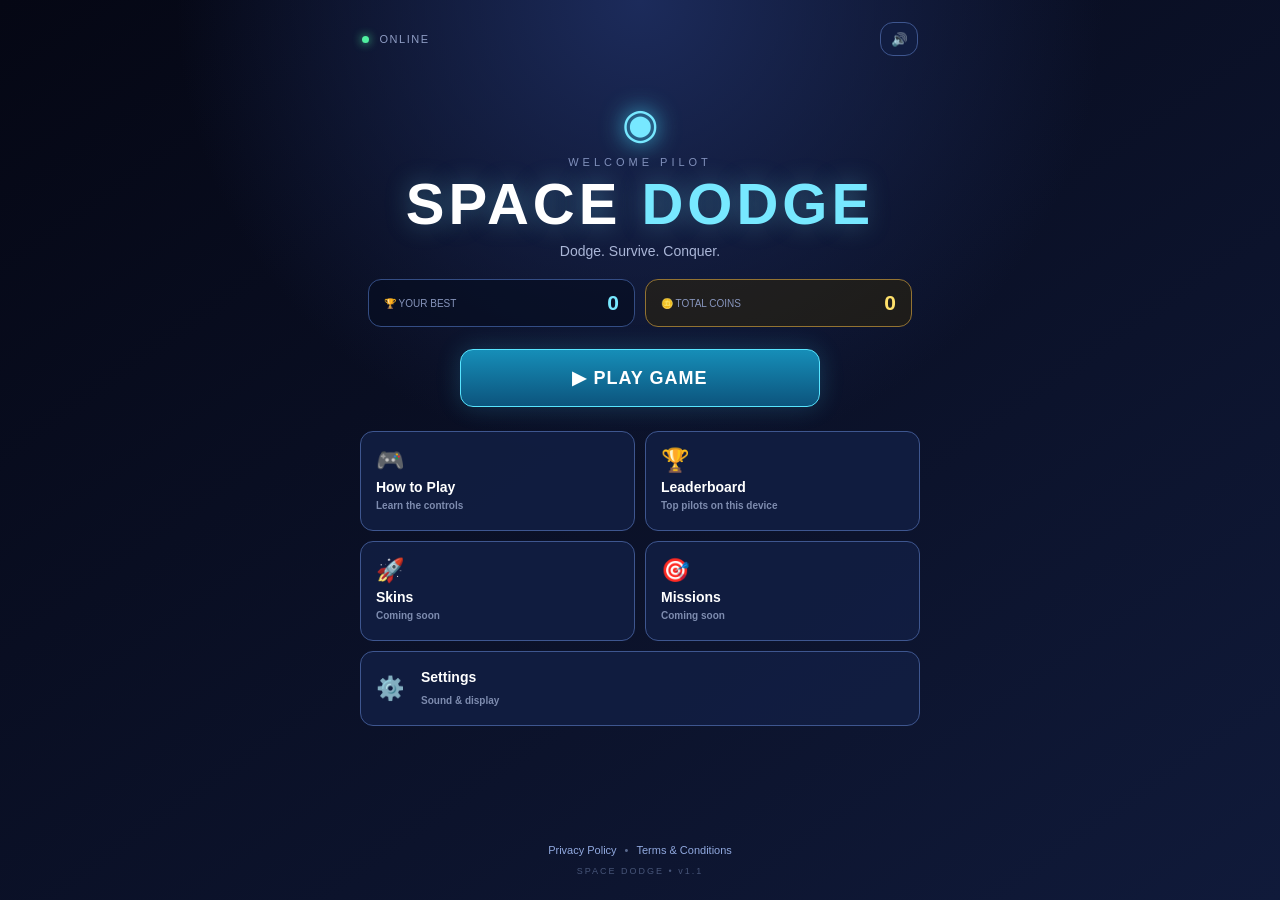
==== commit 9b5191bc: "Add files via upload" ====
--- a/index.html
+++ b/index.html
@@ -7,6 +7,7 @@
   <meta name="theme-color" content="#070b1d">
   <title>Space Dodge</title>
   <link rel="stylesheet" href="style.css">
+  <link rel="stylesheet" href="coins.css">
 </head>
 <body>
   <main class="app-shell">
@@ -15,7 +16,7 @@
       <div class="hero">
         <div class="planet">◉</div><p class="eyebrow">WELCOME PILOT</p>
         <h1>SPACE <span>DODGE</span></h1><p class="tagline">Dodge. Survive. Conquer.</p>
-        <div class="best-card"><span>🏆 YOUR BEST</span><b id="homeBestScore">0</b></div>
+        <div class="stat-cards"><div class="best-card"><span>🏆 YOUR BEST</span><b id="homeBestScore">0</b></div><div class="best-card coin-card"><span>🪙 TOTAL COINS</span><b id="homeCoins">0</b></div></div>
         <button id="playBtn" class="play-btn" type="button">▶ PLAY GAME</button>
       </div>
       <div class="menu-grid">
@@ -50,7 +51,7 @@
       </div>
     </section>
 
-    <section id="skinsScreen" class="screen info-screen hidden"><button class="back-btn" data-screen="homeScreen" type="button">← HOME</button><div class="info-panel"><div class="big-icon">🚀</div><h2>SHIP SKINS</h2><p class="muted">Unlockable ships will arrive with the coin system.</p><div class="coming">COMING SOON</div></div></section>
+    <section id="skinsScreen" class="screen info-screen hidden"><button class="back-btn" data-screen="homeScreen" type="button">← HOME</button><div class="info-panel"><div class="big-icon">🚀</div><h2>SHIP SKINS</h2><p class="muted">Your coin bank is ready for the next update.</p><div class="coin-bank">🪙 <b id="skinsCoinBalance">0</b> COINS</div><div class="coming">SKINS COMING NEXT</div></div></section>
     <section id="missionsScreen" class="screen info-screen hidden"><button class="back-btn" data-screen="homeScreen" type="button">← HOME</button><div class="info-panel"><div class="big-icon">🎯</div><h2>MISSIONS</h2><p class="muted">Daily and achievement missions are planned for a later update.</p><div class="coming">COMING SOON</div></div></section>
 
     <section id="settingsScreen" class="screen info-screen hidden">
@@ -64,7 +65,7 @@
 
     <section id="gameScreen" class="screen game-screen hidden">
       <header class="game-header"><div><h2>SPACE DODGE</h2><p class="controls">Move: Arrow / A D • Dodge: Shift</p></div><div class="header-actions"><button id="homeBtn" class="small-btn" type="button">⌂ HOME</button><button id="soundToggle" class="small-btn" type="button">🔊 Sound</button></div></header>
-      <div class="game-container"><canvas id="gameCanvas" width="480" height="640">Your browser does not support canvas.</canvas><div class="hud"><span>Score <b id="scoreValue">0</b></span><span>Best <b id="highScoreValue">0</b></span><span>Lives <b id="livesValue">❤️❤️❤️</b></span><span id="cooldownHud">Dodge: READY</span></div></div>
+      <div class="game-container"><canvas id="gameCanvas" width="480" height="640">Your browser does not support canvas.</canvas><div class="hud"><span>Score <b id="scoreValue">0</b> • 🪙 <b id="runCoinsValue">0</b></span><span>Best <b id="highScoreValue">0</b></span><span>Lives <b id="livesValue">❤️❤️❤️</b></span><span id="cooldownHud">Dodge: READY</span></div></div>
       <div class="mobile-controls" aria-label="Game controls"><button id="leftBtn" class="control-btn" type="button">◀</button><button id="dodgeBtn" class="control-btn dodge-btn" type="button">DODGE</button><button id="rightBtn" class="control-btn" type="button">▶</button></div>
       <div class="bottom-actions"><button id="startBtn" class="action-btn" type="button">START GAME</button><button id="pauseBtn" class="action-btn secondary" type="button">PAUSE</button></div><p class="powerup-help">⭐ Shield • ⚡ Boost • 🛡️ Dodge</p>
     </section>
--- a/coins.css
+++ b/coins.css
@@ -0,0 +1 @@
+.stat-cards{display:flex;justify-content:center;gap:10px;margin:0 auto 22px}.stat-cards .best-card{width:calc(50% - 5px);margin:0}.coin-card{border-color:#937332;background:rgba(46,35,10,.54)}.coin-card b,.coin-bank b{color:#ffe16b}.coin-bank{display:inline-flex;gap:7px;align-items:center;margin:5px auto 15px;padding:11px 16px;border:1px solid #92732e;border-radius:12px;background:rgba(65,45,8,.3);font-size:12px;letter-spacing:1px;color:#cfb875}@media(max-width:360px){.stat-cards{gap:6px}.stat-cards .best-card{padding:11px 8px}.best-card span{font-size:9px}}
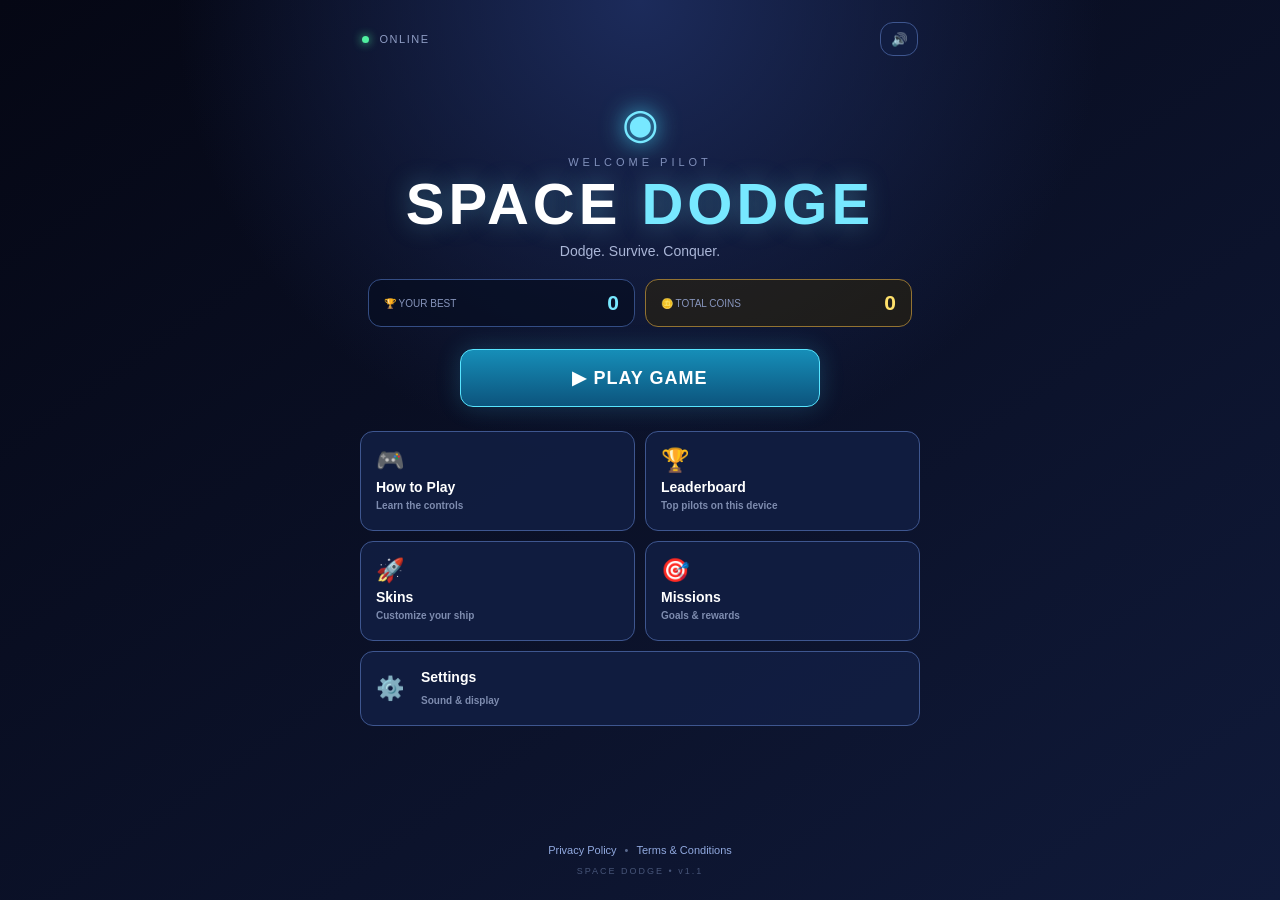
==== commit aff448c1: "Add files via upload" ====
--- a/index.html
+++ b/index.html
@@ -8,6 +8,8 @@
   <title>Space Dodge</title>
   <link rel="stylesheet" href="style.css">
   <link rel="stylesheet" href="coins.css">
+  <link rel="stylesheet" href="skins.css">
+  <link rel="stylesheet" href="skins-collection.css">
 </head>
 <body>
   <main class="app-shell">
@@ -22,8 +24,8 @@
       <div class="menu-grid">
         <button class="menu-card" data-screen="howScreen" type="button"><strong>🎮</strong><span>How to Play</span><small>Learn the controls</small></button>
         <button class="menu-card" data-screen="leaderboardScreen" type="button"><strong>🏆</strong><span>Leaderboard</span><small>Top pilots on this device</small></button>
-        <button class="menu-card" data-screen="skinsScreen" type="button"><strong>🚀</strong><span>Skins</span><small>Coming soon</small></button>
-        <button class="menu-card" data-screen="missionsScreen" type="button"><strong>🎯</strong><span>Missions</span><small>Coming soon</small></button>
+        <button class="menu-card" data-screen="skinsScreen" type="button"><strong>🚀</strong><span>Skins</span><small>Customize your ship</small></button>
+        <button class="menu-card" data-screen="missionsScreen" type="button"><strong>🎯</strong><span>Missions</span><small>Goals & rewards</small></button>
         <button class="menu-card settings-card" data-screen="settingsScreen" type="button"><strong>⚙️</strong><span>Settings</span><small>Sound & display</small></button>
       </div>
       <div class="legal-links"><a href="privacy.html">Privacy Policy</a><span>•</span><a href="terms.html">Terms &amp; Conditions</a></div>
@@ -51,8 +53,25 @@
       </div>
     </section>
 
-    <section id="skinsScreen" class="screen info-screen hidden"><button class="back-btn" data-screen="homeScreen" type="button">← HOME</button><div class="info-panel"><div class="big-icon">🚀</div><h2>SHIP SKINS</h2><p class="muted">Your coin bank is ready for the next update.</p><div class="coin-bank">🪙 <b id="skinsCoinBalance">0</b> COINS</div><div class="coming">SKINS COMING NEXT</div></div></section>
-    <section id="missionsScreen" class="screen info-screen hidden"><button class="back-btn" data-screen="homeScreen" type="button">← HOME</button><div class="info-panel"><div class="big-icon">🎯</div><h2>MISSIONS</h2><p class="muted">Daily and achievement missions are planned for a later update.</p><div class="coming">COMING SOON</div></div></section>
+    <section id="skinsScreen" class="screen info-screen hidden"><button class="back-btn" data-screen="homeScreen" type="button">← HOME</button><div class="info-panel skins-panel"><div class="big-icon">🚀</div><h2>SHIP SKINS</h2><p class="muted">Unlock a ship, then tap it again to equip it.</p><div class="coin-bank">🪙 <b id="skinsCoinBalance">0</b> COINS</div><p id="skinsMessage" class="small-note" aria-live="polite">Choose your flight style.</p><div class="skins-grid"><button class="skin-card" data-skin="sky" type="button"><span class="ship-preview sky-ship">▲</span><b>SKY RUNNER</b><small data-skin-status>FREE</small></button><button class="skin-card" data-skin="rose" type="button"><span class="ship-preview rose-ship">▲</span><b>NEBULA ROSE</b><small data-skin-status>75 COINS</small></button><button class="skin-card" data-skin="gold" type="button"><span class="ship-preview gold-ship">▲</span><b>SOLAR STRIKE</b><small data-skin-status>200 COINS</small></button><button class="skin-card" data-skin="phantom" type="button"><span class="ship-preview phantom-ship">▲</span><b>VOID PHANTOM</b><small data-skin-status>325 COINS</small></button><button class="skin-card" data-skin="toxic" type="button"><span class="ship-preview toxic-ship">▲</span><b>TOXIC NOVA</b><small data-skin-status>500 COINS</small></button><button class="skin-card" data-skin="arctic" type="button"><span class="ship-preview arctic-ship">▲</span><b>ARCTIC PULSE</b><small data-skin-status>750 COINS</small></button><button class="skin-card" data-skin="violet" type="button"><span class="ship-preview violet-ship">▲</span><b>VIOLET VIPER</b><small data-skin-status>1000 COINS</small></button><button class="skin-card" data-skin="crimson" type="button"><span class="ship-preview crimson-ship">▲</span><b>CRIMSON COMET</b><small data-skin-status>1500 COINS</small></button></div></div></section>
+    <section id="missionsScreen" class="screen info-screen hidden">
+      <button class="back-btn" data-screen="homeScreen" type="button">← HOME</button>
+      <div class="info-panel missions-panel">
+        <div class="big-icon">🎯</div><h2>MISSIONS</h2>
+        <p class="muted">Complete goals, claim coins, and unlock special rewards.</p>
+        <div class="login-reward">
+          <div class="login-head"><div><b>🎁 7-DAY LOGIN REWARD</b><small id="loginRewardStatus">Login today to start your streak.</small></div><span id="loginDayBadge">DAY 1/7</span></div>
+          <div class="login-days" id="loginDays"></div>
+          <div class="login-footer"><span id="loginRewardMessage">One-time reward track • Miss a day and the streak resets.</span><button id="claimLoginBtn" class="claim-btn" type="button">CLAIM</button></div>
+        </div>
+        <div class="mission-tabs" role="tablist" aria-label="Mission categories">
+          <button class="mission-tab active" data-mission-tab="daily" type="button">DAILY <b id="dailyCount">0/3</b></button>
+          <button class="mission-tab" data-mission-tab="weekly" type="button">WEEKLY <b id="weeklyCount">0/3</b></button>
+          <button class="mission-tab" data-mission-tab="achievements" type="button">ACHIEVEMENTS</button>
+        </div>
+        <div id="missionList" class="mission-list"></div>
+      </div>
+    </section>
 
     <section id="settingsScreen" class="screen info-screen hidden">
       <button class="back-btn" data-screen="homeScreen" type="button">← HOME</button>
--- a/style.css
+++ b/style.css
@@ -1 +1,4 @@
 *{box-sizing:border-box}body{margin:0;min-height:100vh;background:radial-gradient(circle at 50% 0%,#1c2b5b 0%,transparent 42%),linear-gradient(145deg,#050714,#101a3a);color:#fff;font-family:Arial,sans-serif;padding:14px}.app-shell{width:min(94vw,560px);margin:auto}.screen{min-height:calc(100vh - 28px);display:flex;flex-direction:column}.hidden{display:none!important}.topbar{display:flex;justify-content:space-between;align-items:center;padding:8px 2px}.status{font-size:11px;color:#8f9dc4;letter-spacing:1.5px}.status i{display:inline-block;width:7px;height:7px;border-radius:50%;background:#50f0a0;box-shadow:0 0 10px #50f0a0;margin-right:6px}.icon-btn,.small-btn,.back-btn,.action-btn,.control-btn,.play-btn,.menu-card,.setting-toggle,.name-field button{border:1px solid #3e568f;color:#fff;background:rgba(18,30,67,.88);border-radius:13px;cursor:pointer;font-weight:700}.icon-btn{width:38px;height:34px}.hero{text-align:center;padding:35px 8px 24px}.planet{font-size:42px;color:#77e8ff;text-shadow:0 0 25px #4bdfff;margin-bottom:8px}.eyebrow{font-size:11px;letter-spacing:4px;color:#8190bb;margin:0 0 8px}.hero h1{font-size:clamp(38px,10vw,58px);line-height:.95;margin:0;letter-spacing:4px;text-shadow:0 0 25px rgba(119,232,255,.35)}.hero h1 span{color:#77e8ff}.tagline{color:#aab6d7;margin:12px 0 20px;font-size:14px}.best-card{width:190px;margin:0 auto 22px;padding:11px 15px;border:1px solid #344d84;border-radius:13px;background:rgba(7,13,34,.7);display:flex;justify-content:space-between;align-items:center}.best-card span{font-size:10px;color:#8795bc}.best-card b{font-size:21px;color:#77e8ff}.play-btn{width:min(100%,360px);min-height:58px;font-size:18px;letter-spacing:1px;background:linear-gradient(180deg,#168eb8,#0c547d);border-color:#58e5ff;box-shadow:0 0 25px rgba(65,211,255,.2)}button:hover{filter:brightness(1.15)}button:active{transform:scale(.97)}.menu-grid{display:grid;grid-template-columns:1fr 1fr;gap:10px}.menu-card{min-height:100px;padding:15px;text-align:left;display:flex;flex-direction:column;gap:5px}.menu-card strong{font-size:23px}.menu-card span{font-size:14px}.menu-card small{font-size:10px;color:#7e8caf}.settings-card{grid-column:1/-1;min-height:75px;display:grid;grid-template-columns:40px 1fr;grid-template-rows:1fr 1fr;align-items:center}.settings-card strong{grid-row:1/3}.settings-card small{grid-column:2}.legal-links{text-align:center;margin-top:auto;padding-top:22px;font-size:11px}.legal-links a{color:#91a9df;text-decoration:none}.legal-links span{color:#59698e;margin:0 8px}.version{text-align:center;color:#475578;font-size:9px;letter-spacing:2px;margin:10px 0}.info-screen{padding-top:10px}.back-btn{align-self:flex-start;padding:9px 13px;margin-bottom:16px;text-decoration:none}.info-panel{margin:auto;width:100%;padding:25px 18px;border:1px solid #334b82;border-radius:18px;background:rgba(7,13,34,.82);box-shadow:0 0 35px rgba(52,117,220,.12);text-align:center}.big-icon{font-size:45px}.info-panel h2{color:#77e8ff;letter-spacing:3px;margin:10px 0}.muted,.small-note{color:#98a6c8;font-size:13px;line-height:1.6}.tip{display:flex;justify-content:space-between;gap:15px;text-align:left;padding:13px 0;border-bottom:1px solid rgba(119,232,255,.1)}.tip b{color:#d9e5ff;font-size:12px;min-width:110px}.tip span{color:#8d9abd;font-size:11px}.coming{margin:22px auto;padding:13px;border:1px dashed #5e70a7;border-radius:12px;color:#77e8ff;letter-spacing:2px;font-size:12px}.name-field{display:grid;grid-template-columns:1fr auto;gap:8px;text-align:left;margin:18px 0 3px}.name-field span{grid-column:1/-1;font-size:10px;color:#8190bb;letter-spacing:1.5px}.name-field input{min-width:0;padding:11px 12px;background:#09132f;border:1px solid #3e568f;border-radius:10px;color:#fff;font-weight:700;outline-color:#77e8ff}.name-field button{padding:0 14px;background:#0c547d;border-color:#4adfff}.leaderboard-list{padding:0;margin:16px 0;list-style:none;text-align:left;counter-reset:pilot}.leaderboard-list li{counter-increment:pilot;display:grid;grid-template-columns:31px 1fr auto;gap:10px;align-items:center;padding:10px 4px;border-bottom:1px solid rgba(119,232,255,.1);font-size:13px}.leaderboard-list li:before{content:counter(pilot);color:#77e8ff;font-weight:700}.leaderboard-list li:first-child:before{content:"★";color:#ffe16b}.leaderboard-list b{color:#77e8ff}.empty-board{display:block!important;color:#8190bb;font-size:12px}.settings-panel{max-width:480px}.setting-row{display:flex;align-items:center;justify-content:space-between;gap:16px;text-align:left;padding:15px 0;border-bottom:1px solid rgba(119,232,255,.12)}.setting-row div{display:flex;flex-direction:column;gap:4px}.setting-row b{font-size:13px}.setting-row span{font-size:11px;color:#8d9abd}.setting-toggle{min-width:67px;padding:9px;background:#0c547d;border-color:#4adfff}.game-screen{width:min(94vw,560px);margin:auto}.game-header{display:flex;align-items:center;justify-content:space-between;gap:10px;margin-bottom:8px}.game-header h2{margin:0 0 5px;color:#77e8ff;font-size:28px;letter-spacing:3px}.controls{margin:0;color:#aeb8d7;font-size:11px}.header-actions{display:flex;gap:6px}.small-btn{padding:8px 10px;font-size:11px;white-space:nowrap}.game-container{position:relative;padding:8px;border:2px solid #38528d;border-radius:16px;background:rgba(9,14,35,.8);box-shadow:0 0 30px rgba(47,144,255,.25)}canvas{display:block;width:100%;height:auto;border-radius:10px;background:#080d20;touch-action:none}.hud{position:absolute;left:15px;right:15px;top:15px;display:flex;justify-content:space-between;gap:5px;pointer-events:none;font-size:10px;text-shadow:0 2px 5px #000}.hud span{background:rgba(3,8,25,.7);border:1px solid rgba(119,232,255,.2);padding:5px;border-radius:7px}.hud b{color:#77e8ff}.mobile-controls{display:grid;grid-template-columns:1fr 1.3fr 1fr;gap:10px;margin-top:10px}.control-btn{min-height:56px;font-size:24px;touch-action:manipulation}.dodge-btn{font-size:16px;background:linear-gradient(180deg,#6c45db,#4428a2);border-color:#9b82ff}.bottom-actions{display:flex;gap:10px;margin-top:9px}.action-btn{flex:1;min-height:43px;font-size:13px;background:linear-gradient(180deg,#147da1,#0c4d72);border-color:#4adfff}.action-btn.secondary{background:rgba(26,39,76,.9);border-color:#53699f}.powerup-help{text-align:center;color:#7f8db0;font-size:10px;margin:8px 0}@media(max-width:430px){body{padding:8px}.screen{min-height:calc(100vh - 16px)}.hero{padding-top:28px}.menu-card{min-height:92px}.game-header h2{font-size:23px}.controls{font-size:9px}.hud{left:11px;right:11px;top:11px;font-size:9px}.hud span{padding:4px}.control-btn{min-height:53px}.small-btn{padding:7px 8px;font-size:10px}}
+
+/* Missions + 7-day login reward */
+.missions-panel{max-width:560px;text-align:left}.missions-panel>h2,.missions-panel>.big-icon,.missions-panel>.muted{text-align:center}.mission-tabs{display:grid;grid-template-columns:repeat(3,1fr);gap:7px;margin:18px 0 12px}.mission-tab{border:1px solid #344d86;border-radius:10px;background:#09132f;color:#9da9ca;padding:10px 6px;font-size:10px;font-weight:800;letter-spacing:1px;cursor:pointer}.mission-tab.active{border-color:#77e8ff;color:#77e8ff;background:rgba(35,102,137,.35);box-shadow:0 0 14px rgba(119,232,255,.12)}.mission-tab b{display:block;font-size:9px;margin-top:3px;color:#7f91b9}.mission-list{display:grid;gap:9px}.mission-card{padding:12px;border:1px solid #2f477c;border-radius:14px;background:rgba(10,20,48,.78);box-shadow:0 0 20px rgba(48,103,180,.08)}.mission-card.complete{border-color:#4da9a1}.mission-card.claimed{opacity:.7}.mission-main{display:grid;grid-template-columns:36px 1fr auto;gap:9px;align-items:start}.mission-icon{font-size:25px;text-align:center}.mission-copy{min-width:0}.mission-copy>b{display:block;color:#e4edff;font-size:12px;letter-spacing:.8px}.mission-copy>small{display:block;color:#8d9abd;font-size:10px;margin-top:3px;line-height:1.4}.mission-progress{height:7px;margin-top:9px;border-radius:99px;background:#111d3d;overflow:hidden;border:1px solid rgba(119,232,255,.08)}.mission-progress i{display:block;height:100%;background:linear-gradient(90deg,#4dd8ff,#9b8cff);border-radius:inherit}.mission-numbers{display:block;color:#6f83ae;font-size:9px;margin-top:4px}.mission-reward{color:#ffe16b;font-size:10px;font-weight:800;white-space:nowrap}.mission-action{text-align:right;min-height:22px;margin-top:6px;color:#687da9;font-size:9px}.claim-btn{border:1px solid #5ee7b7;border-radius:8px;background:#123f38;color:#baffea;padding:7px 11px;font-size:9px;font-weight:900;letter-spacing:1px;cursor:pointer}.claim-btn:disabled{opacity:.45;cursor:default}.login-reward{padding:13px;border:1px solid #6a5a2a;border-radius:15px;background:linear-gradient(180deg,rgba(54,43,10,.65),rgba(21,20,22,.7));box-shadow:0 0 24px rgba(255,215,88,.08)}.login-head{display:flex;justify-content:space-between;gap:10px;align-items:center}.login-head b{display:block;color:#ffe16b;font-size:11px;letter-spacing:1px}.login-head small{display:block;color:#a99768;font-size:9px;margin-top:3px}.login-head>span{padding:6px 8px;border-radius:8px;background:rgba(255,225,107,.1);color:#ffe16b;font-size:9px;font-weight:900;white-space:nowrap}.login-days{display:grid;grid-template-columns:repeat(7,1fr);gap:5px;margin:12px 0}.login-day{min-height:55px;padding:6px 2px;border:1px solid #4b4a39;border-radius:9px;background:#161714;text-align:center;display:flex;flex-direction:column;justify-content:center;gap:3px}.login-day span{font-size:7px;color:#8f8b71}.login-day b{font-size:9px;color:#aaa}.login-day.done{border-color:#60784c;background:#172015}.login-day.done b{color:#a9e58d}.login-day.today{border-color:#ffe16b;background:rgba(101,76,10,.38);box-shadow:0 0 12px rgba(255,225,107,.12)}.login-day.today b{color:#ffe16b}.login-day.locked{opacity:.58}.login-footer{display:flex;justify-content:space-between;align-items:center;gap:10px}.login-footer span{font-size:9px;line-height:1.4;color:#938c70}.login-footer .claim-btn{flex:none}@media(max-width:430px){.mission-main{grid-template-columns:31px 1fr}.mission-reward{grid-column:2;justify-self:start;margin-top:4px}.login-days{gap:3px}.login-day{min-height:52px}.login-day b{font-size:8px}.mission-tabs{gap:4px}.mission-tab{font-size:9px}}
--- a/skins.css
+++ b/skins.css
@@ -0,0 +1 @@
+.skins-panel{max-width:500px}.skins-grid{display:grid;grid-template-columns:repeat(3,1fr);gap:8px;margin-top:15px}.skin-card{min-height:140px;padding:10px 5px;border:1px solid #3e568f;border-radius:12px;background:rgba(13,24,56,.8);color:#fff;cursor:pointer;display:flex;flex-direction:column;align-items:center;justify-content:center;gap:7px}.skin-card.selected{border-color:#77e8ff;background:rgba(25,94,130,.45);box-shadow:0 0 18px rgba(89,224,255,.23)}.skin-card.locked{opacity:.64}.skin-card b{font-size:10px;line-height:1.2}.skin-card small{font-size:9px;color:#8e9dc1}.skin-card.selected small{color:#77e8ff}.ship-preview{font-size:45px;line-height:.8;text-shadow:0 0 15px currentColor}.sky-ship{color:#65dffa}.rose-ship{color:#ff649a}.gold-ship{color:#ffd44f}@media(max-width:380px){.skins-grid{gap:5px}.skin-card{min-height:122px}.ship-preview{font-size:38px}.skin-card b{font-size:9px}}
--- a/skins-collection.css
+++ b/skins-collection.css
@@ -0,0 +1 @@
+.phantom-ship{color:#b293ff}.toxic-ship{color:#8cff58}.arctic-ship{color:#d8faff}.violet-ship{color:#d68aff}.crimson-ship{color:#ff5151}.skins-grid{grid-template-columns:repeat(4,1fr)}.skin-card{min-height:132px}@media(max-width:430px){.skins-grid{grid-template-columns:repeat(3,1fr)}}
